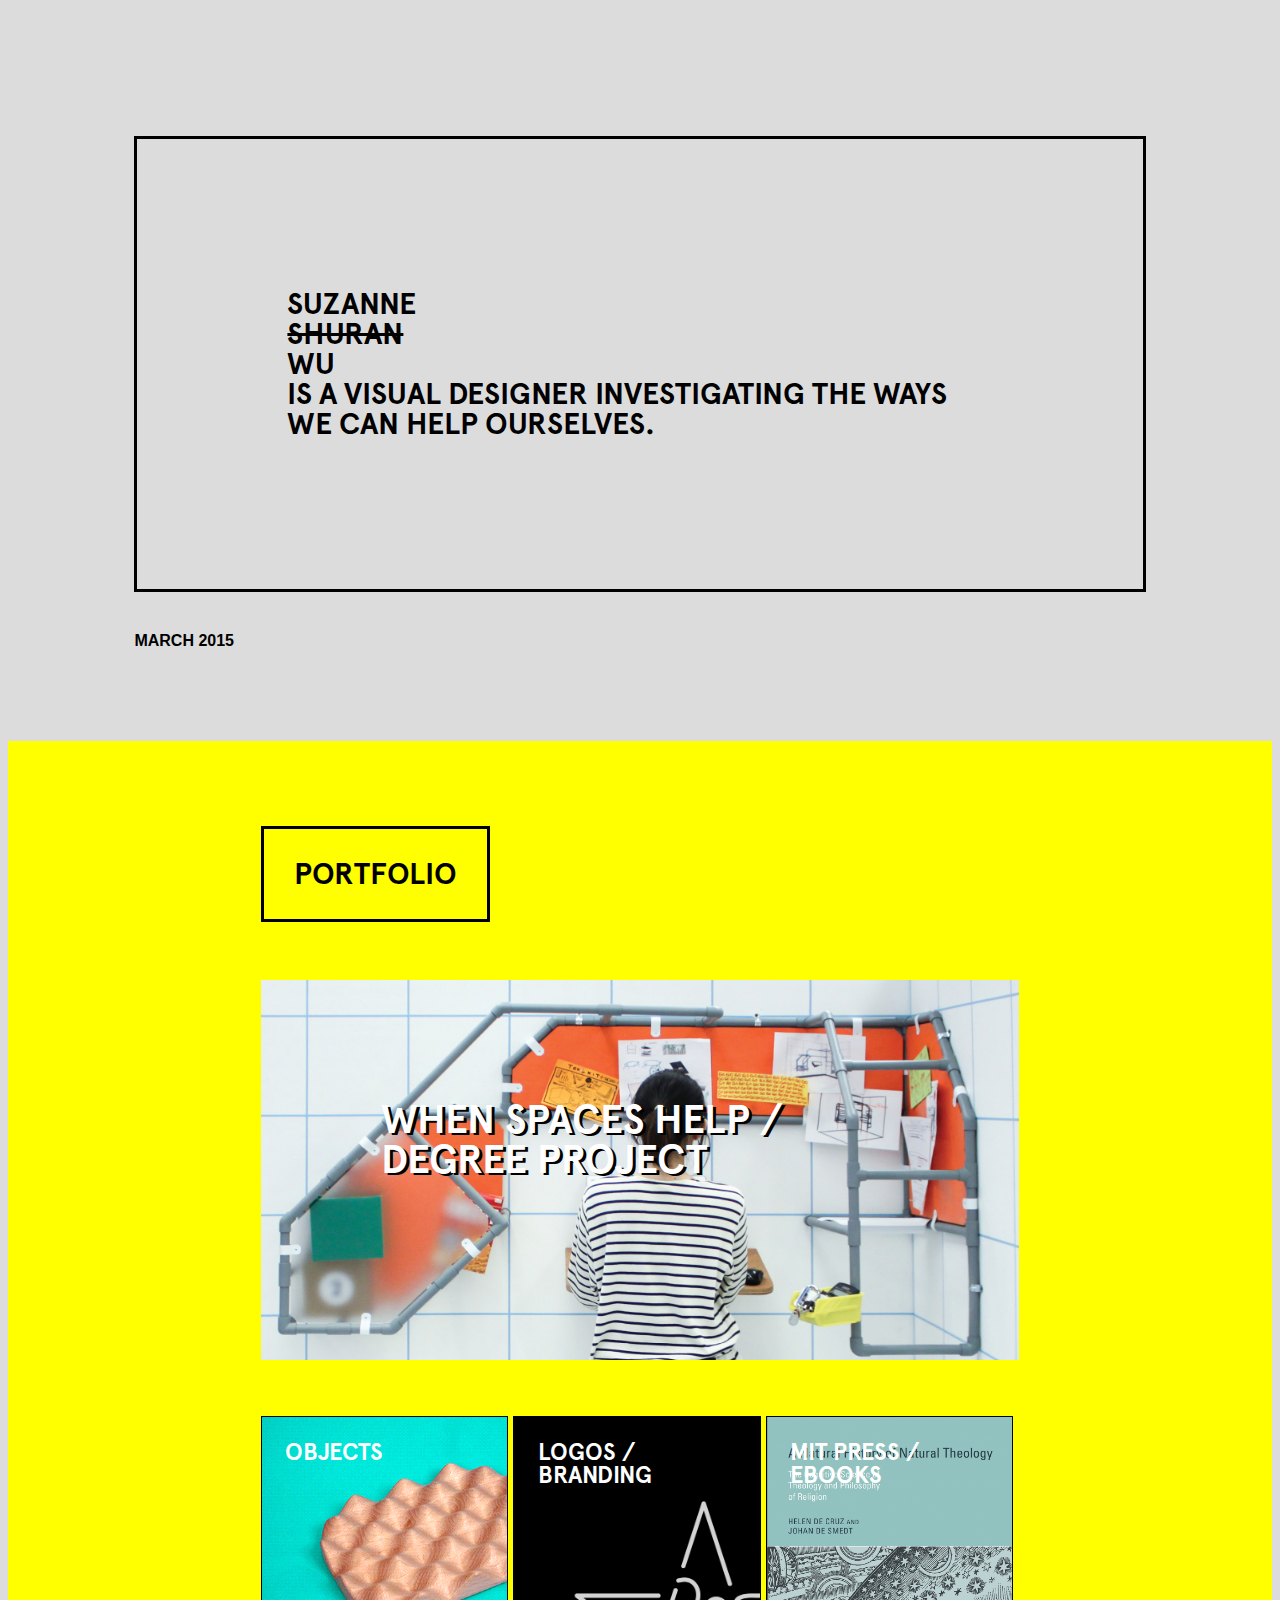
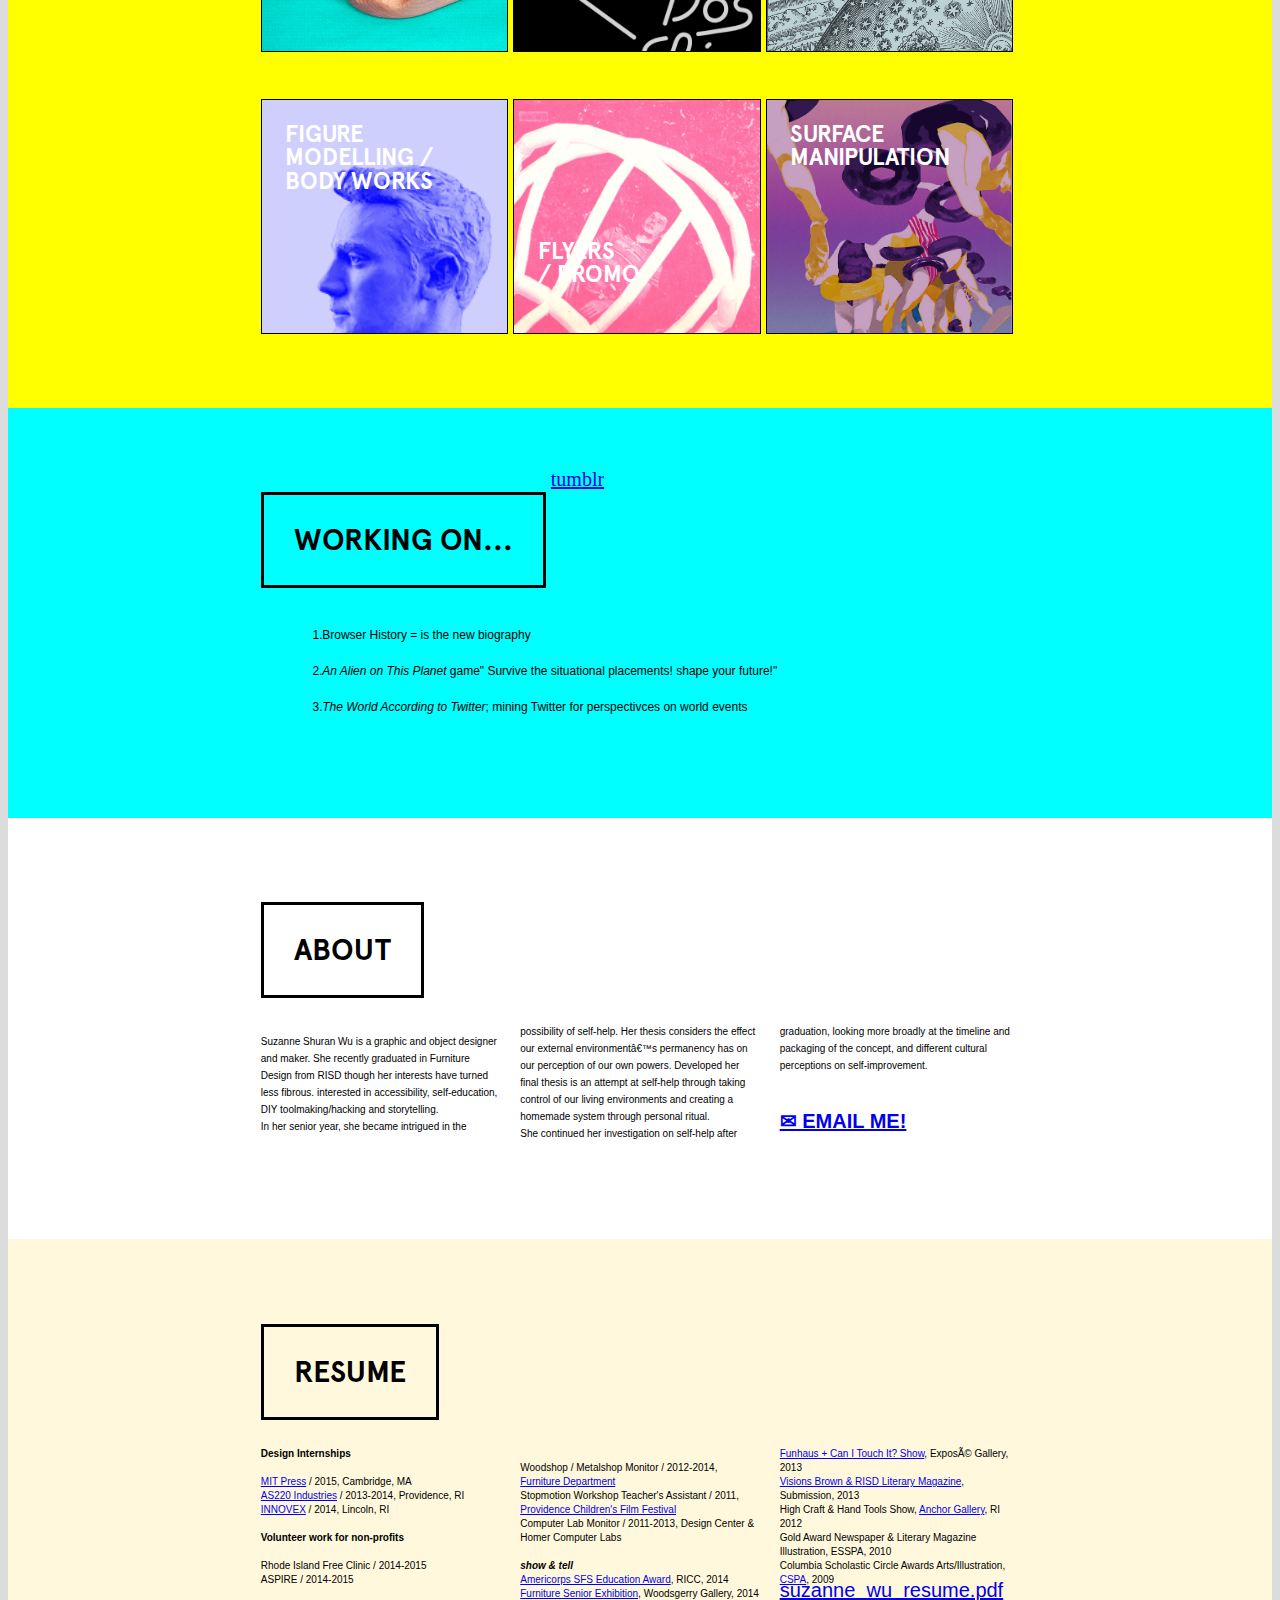
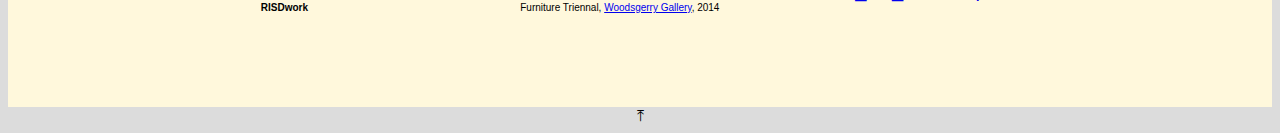
==== index.html @ be76f835 "3-31-2015" ====
<!DOCTYPE html>
<html>
<head>
    <title>wuwuwuwuwu</title>
    <meta name="description" content="website of suzanne shuran old wu">
    <!--link rel='shortcut icon' type='image/xicon' href='favicon2.ic' /-->
    <meta name="keywords" content="graphic design">
    <link rel="stylesheet" href="ssstylize.css" charset="utf-8"/>
    <!--script src="http://code.jquery.com/jquery-latest.js"></script-->
    <!--script>
    INSERT SCRIPT HERE
    </script-->
    <!--script type="text/javascript">  
        if (document.getElementsByClassName) { window.onload = swap };
        function swap() {
            var numimages=2;
            rndimg = new Array("pizza.jpg", "cushion.jpg"); 
            x=(Math.floor(Math.random()*numimages));
            randomimage=(rndimg[x]);
            document.getElementByClassName("h1[style*="url('"]").style.backgroundImage = "url("+ randomimage +")"; 
}
    </script-->
</head>
<body>

<section id="zero">
    <div class="col0">
    <!--div class="col1" id="yo"-->
        <h1>suzanne <strike>shuran</strike> wu</br> is a visual designer investigating the ways we can help ourselves. 
        <h4>March 2015</h4>
        </h1>
    </div>
</section>
    
<section id="four">
    <div class="col1">
        <h2>Portfolio</h2>
            <a href="portfolio/when_spaces_help_dp/index.html"><h2 style="background-image:url('thumb1.jpg');">When Spaces Help / Degree Project</h2>   
            
            <a href="portfolio/index.html"><h3 style="background-image:url('thumb5.gif');">Objects<br></h3></a>
            <a href="portfolio/index.html"><h3 style="background-image:url('thumb4.jpg');">Logos / Branding<br></h3></a> 
            <a href="portfolio/ebook/index.html"><h3 style="background-image:url('thumb3.jpg');">MIT Press / eBooks<br></h3></a>

        <a href="portfolio/index.html"><h3 style="background-image:url('thumb66.gif');">Figure Modelling / Body Works<br></h3></a>
            <a href="portfolio/index.html"><h3 style="background-image:url('thumb7.png');"><br><br><br><br><br>Flyers<br> / Promo<br></h3></a>
        <a href=portfolio/index.html><h3 style="background-image:url('thumb22.jpg');">Surface Manipulation</h3></a>  
    </div>
</section>
    
<section id="two">
    <div class="col1">
        <h2>Working on...</h2>
        <ol>
            <li>Browser History = is the new biography</li>
            <br>
            <li><em>An Alien on This Planet</em> game" Survive the situational placements! shape your future!"</li>
            <br>
            <li><em>The World According to Twitter</em>; mining Twitter for perspectivces on world events</li>
        </ol>
        <a href="http://gratefulgrapefruit.tumblr.com">tumblr</a>
        </article>
    </div>
</section>
    
<!--externalization of SEEeeeeeeeeeeeeEEEEEELF.dmg-->
<section id="three">
    <div class="col3">
        <h2>About</h2>
        <article>
        <p>Suzanne Shuran Wu is a graphic and object designer and maker. She recently graduated in Furniture Design from RISD though her interests have turned less fibrous. interested in accessibility, self-education, DIY toolmaking/hacking and storytelling. 
        <br>
In her senior year, she became intrigued in the possibility of self-help. Her thesis considers the effect our external environment’s permanency has on our perception of our own powers. Developed her final thesis is an attempt at self-help through taking control of our living environments and creating a homemade system through personal ritual.
        <br>
She continued her investigation on self-help after graduation, looking more broadly at the timeline and packaging of the concept, and different cultural perceptions on self-improvement. 
        </p>    
            <h4><a href="mailto:swu02@risd.edu" target="_blank">&#9993; email me!</a></h4>
    </article>
    </div>
</section>

    
<!--life in bullet points-->
<section id="five">
    <div class="col3">
        <h2>Resume</h2>
            <article>
            <resume>
            <strong>Design Internships</strong>
            <br>
            <br>
            <a href="http://mitpress.mit.edu/">MIT Press</a> / 2015, Cambridge, MA
            <br>
            <a href="http://www.as220.org/labs/about/">AS220 Industries</a> / 2013-2014, Providence, RI
            <br>
            <a href="http://www.innovex.co/">INNOVEX</a> / 2014, Lincoln, RI 
            <br>
            <br>
            <strong>Volunteer work for non-profits</strong>
            <br>
            <br>
            Rhode Island Free Clinic / 2014-2015
            <br>
            ASPIRE / 2014-2015
            <br>
            <br>
            <strong>RISDwork</strong>
            <br>
            <br>
            Woodshop / Metalshop Monitor / 2012-2014, <a href="http://www.risd.edu/academics/furniture-design/">Furniture Department</a>
            <br>
            Stopmotion Workshop Teacher's Assistant / 2011, <a href="http://providencechildrensfilmfestival.org/">Providence Children's Film Festival</a>
            <br>
            Computer Lab Monitor / 2011-2013, Design Center & Homer Computer Labs
            <br>
            <!--too old get outta here!   
            Kid's Summer Art Workshop Teacher's Assistant /2009, Rochester, NY, <a href="http://mag.rochester.edu/creativeworkshop/">Memorial Art Gallery</a>-->
            <br>
            <strong><em>show & tell</em></strong>
            <br>
            <a href="http://www.nationalservice.gov/resources/edaward">Americorps SFS Education Award</a>, RICC, 2014
            <br>
            <a href="https://www.flickr.com/photos/risdexhibitions/sets/72157644798730001/">Furniture Senior Exhibition</a>, Woodsgerry Gallery, 2014
            <br>
            Furniture Triennal, <a href="http://www.risd.edu/About/Galleries_Exhibitions/Woods_Gerry/">Woodsgerry Gallery</a>, 2014
            <br>
            <a href="http://www.risdexpose.com/funhaus/">Funhaus + Can I Touch It? Show</a>, Exposé Gallery, 2013
            <br>
            <a href="http://issuu.com/visions.brown/docs/visions_s13">Visions Brown & RISD Literary Magazine</a>, Submission, 2013
            <br>
            High Craft & Hand Tools Show, <a href="http://www.anchorprovidence.com/">Anchor Gallery</a>, RI 2012
            <br>
            Gold Award Newspaper & Literary Magazine Illustration, ESSPA, 2010
            <br>
    Columbia Scholastic Circle Awards Arts/Illustration, <a href="http://cspa.columbia.edu/">CSPA</a>, 2009
            </resume>
<a href="suzanne_wu_resume.pdf">suzanne_wu_resume.pdf</a>
        </article>
        </div>
</section>

    
<footer>
    <div id="top" style="text-align:center">
        &#10514;
    </div>
</footer>
    
</body>
</html>
---- ssstylize.css ----
/*
                     .,,uod8B8bou,,.
              ..,uod8BBBBBBBBBBBBBBBBRPFT?l!i:.
         ,=m8BBBBBBBBBBBBBBBRPFT?!||||||||||||||
         !...:!TVBBBRPFT||||||||||!!^^""'   ||||
         !.......:!?|||||!!^^""'            ||||
         !.........||||                     ||||
         !.........||||  ##                 ||||
         !.........||||                     ||||
         !.........||||                     ||||
         !.........||||                     ||||
         !.........||||                     ||||
         `.........||||                    ,||||
          .;.......||||               _.-!!|||||
   .,uodWBBBBb.....||||       _.-!!|||||||||!:'
!YBBBBBBBBBBBBBBb..!|||:..-!!|||||||!iof68BBBBBb.... 
!..YBBBBBBBBBBBBBBb!!||||||||!iof68BBBBBBRPFT?!::   `.
!....YBBBBBBBBBBBBBBbaaitf68BBBBBBRPFT?!:::::::::     `.
!......YBBBBBBBBBBBBBBBBBBBRPFT?!::::::;:!^"`;:::       `.  
!........YBBBBBBBBBBRPFT?!::::::::::^''...::::::;         iBBbo.
`..........YBRPFT?!::::::::::::::::::::::::;iof68bo.      WBBBBbo.
  `..........:::::::::::::::::::::::;iof688888888888b.     `YBBBP^'
    `........::::::::::::::::;iof688888888888888888888b.     `
      `......:::::::::;iof688888888888888888888888888888b.
        `....:::;iof688888888888888888888888888888888899fT!  
          `..::!8888888888888888888888888888888899fT|!^"'   
            `' !!988888888888888888888888899fT|!^"' 
                `!!8888888888888888899fT|!^"'
                  `!988888888899fT|!^"'
                    `!9899fT|!^"'
                      `!^"'
 */
<!--fontshit-->

@font-face {
	font-family: 'InputMono-ExtraLight';
	src: url('fonts/InputMono-ExtraLight.eot');
	src: local('☺'), url('fonts/InputMono-ExtraLight.woff') format('woff'), url('fonts/InputMono-ExtraLight.ttf') format('truetype'), url('fonts/InputMono-ExtraLight.svg') format('svg');
	font-weight: normal;
	font-style: normal;
}

@font-face {
	font-family: 'InputMono-Black';
	src: url('fonts/InputMono-Black.eot');
	src: local('☺'), url('fonts/InputMono-Black.woff') format('woff'), url('fonts/InputMono-Black.ttf') format('truetype'), url('fonts/InputMono-Black.svg') format('svg');
	font-weight: normal;
	font-style: normal;
}


@font-face {
	font-family: 'Apercu-Bold';
	src: url('fonts/Apercu Bold.eot');
	src: local('☺'), url('fonts/Apercu Bold.woff') format('woff'), url('fonts/Apercu Bold.ttf') format('truetype'), url('fonts/Apercu Bold.svg') format('svg');
}

<!--everything.............else-->

html, body {
    height: 100%;
    max-height: 100%;
    font-family: 'InputMono-ExtraLight', sans-serif;
}

body {
    background-color: gainsboro;
    color:black;
}

/*type-------------------*/

<!-- tags -->

a {
    cursor:pointer;
    text-decoration: none;
}
a:hover {
    border-bottom: 10px solid aqua;
}
a.img {
    border-bottom: 0px !important;
    padding-bottom: 0px !important;
}

p {
    font-family: 'InputMono-ExtraLight', sans-serif;
    font-size: 10px;
    line-height:1.7em;
    padding-bottom: 10px;
}

resume {
    font-size: 10px;
}
article {
  -webkit-column-width: 220px;
  -moz-column-width: 220px;
  column-width: 220px;
    line-height: .5em;
    margin-bottom: 1.2em;
}

h1 {
    background-size:cover;
    padding:5em;
    line-height:1;
    display: inline-grid;
    vertical-align:middle;
    font-family: 'Apercu-Bold', sans-serif; 
    font-size: 30px;
    text-transform: uppercase;
    border:.1em solid #000;
}
    
h1[style*="url('"]{
    padding: 190px 25px 20px;
    max-height:200px;
    color:black;
    border: 1px solid black;
}

h2 {
    background-size:cover;
    padding:1em;
    line-height:1;
    display:inline-block;
    vertical-align:top;
    font-family: 'Apercu-Bold', sans-serif; 
    text-transform: uppercase;
    border:.1em solid #000;
}
    
h2[style*="url('"]{
  /*  padding:6em 1em .75em;*/
    /*padding: 100px 25px 20px;*/
    padding: 3em 3em 3em;
    height:140px;
    font-size: 40px;
    color: white;
    text-shadow: 3px 2px 0px #000;
    border: none;
}

h3 {
    background-size:cover;
    padding:1em;
    line-height:1;
    display:inline-block;
    vertical-align:top;
    font-family: 'Apercu-Bold', sans-serif; 
    text-transform: uppercase;
    border:.1em solid black;
}
    
h3[style*="url('"]{
  /*  padding:6em 1em .75em;*/
    /*padding: 100px 25px 20px;*/
    padding: 1em 1em 3em;
    height:140px;
    width: 26.2%;
    color:#fff;
    border: 1px solid black;
}

h4 {
    background-size:contain;
    line-height:1;
    vertical-align:top;
    font-family: 'InputMono-ExtraLight', sans-serif; 
    text-transform: uppercase;
}
    
h4[style*="url('"]{
  /*  padding:6em 1em .75em;*/
    /*padding: 100px 25px 20px;*/
    padding: 2em 1em 3em;
    height:140px;
    width: 25%;
    color:#fff;
    border: 1px solid black;
}


inner {
    font-size: 16px;
    width: 60%;
    font-family: 'InputMono-ExtraLight', sans-serif;
    line-height: 1.8em;
    text-transform: none;
}

ul {
    list-style-type: none;
    margin-left: 0;
    text-indent: -.1em;
    font-size: 12px;
    margin-top: 3px;
    padding-top: 10px;
    padding-right:15px;
    padding-bottom:15px;
    min-width:20px;
    line-height:1.8em;
    float:none
    display:inline-block;
    font-family: 'InputMono-Bold', sans-serif;
}

ul.big{
    font-size:30px;
    font-family: 'Apercu-Bold', sans-serif;
}

ol{
    list-style-type: decimal;
    margin-left: 25px;
    text-indent: -.3em;
    font-size: 12px;
    margin-top: 3px;
    padding-top: 10px;
    padding-right:15px;
    padding-bottom:15px;
    min-width:0px;
    line-height:1.5em;
    float:left;
    display:inline-block;
    font-family: 'InputMono-Bold', sans-serif;
}

em {
    font-style: italic;
}

strong {
    font-weight:bold;
}

img {
    border-radius:2px;
}

/* --------------layout -----------------------------*/

.anythingbutfooter {
    min-height: 100%;
    height: auto !important;
    height: 100%;
    margin: 0 auto 25%;
}

.push {
    height:25%; /* .push mustbe the same height as footer*/
}

.slowdownquote {
    font-family:'InputMono-ExtraLight',sans-serif;
    font-size: 3em;
}

/*span {
	display:block;
	font-size: 16px;
	padding-top: 30px;
	padding-bottom: 30px;
} span a {
	border-bottom:0;
} span a:hover {
	padding-bottom: 2px;
	border-bottom: 1px solid #333332;
}*/


.col0 {
	width: 80%;
    min-height: 100px;
	margin-left: auto;
	margin-right:auto;
	padding-bottom: 20px;
    padding-top: 60px;
    -webkit-transition: all .5s;
	-moz-transition: all .5s;
}

.col1 {
	max-width: 90%;
    width: 60%;
	margin-left:auto;
	margin-right:auto;
}

.col2 {
	max-width: 90%;
    width: 50%;
	margin-left:auto;
	margin-right:auto;
} .col2 img {
	width: 100%;
	height:auto;
}

.col3 {
	width: 60%;
	margin-left:auto;
	margin-right:auto;
	padding-bottom: 20px;
    font-family: 'InputMono-ExtraLight', sans-serif;
} .col3 img {
	height:auto;
}

.col4 {
	width: 100%;
	margin-left:auto;
	margin-right:auto;
	padding-bottom: 20px;
}

section {
    width:100%;
    min-height: 300px;
    padding-top: 3em;
    padding-bottom: 50px;
}

section#project img {
	display: inline;
	margin:10px;
	max-width: 100%;
	height:auto;
	clear:both;
	transition: opacity .5s, box-shadow .5s;
	-moz-transition: opacity .5s, box-shadow .5s;
	-webkit-transition: opacity .5s, box-shadow .5s;
} section#portfolio img:hover {
	opacity:.5;
	box-shadow: 0px 0px 3px #333;
}
    
div.page-title {
	padding-top: 30px;
	text-align: center;
	width: 100%;
	margin-right: auto;
	margin-left: auto;
} div.page-title figcaption {
	padding-top: 50px;
	width: 50%;
	margin-left: auto;
	margin-right: auto;
}

figcaption {
	font-size: 12px;
	line-height: 24px;
	clear:both;
	text-align: center;
	padding: 5px;
}

<!--section colorzzzz-->
    
#zero {
	background-color:darkkhaki;
    font-size:20px;
}

#one {
	background-color: greenyellow;
    font-size:20px;
}

#two {
	background-color: cyan;
    font-size:20px;
}

#three {
	background-color: white;
    font-size:20px;
}

#four {
	background-color: yellow;
    font-size:20px;
}

#five {
    background-color: cornsilk;
    font-size:20px;
}

<!--id id id id id id idid id di di di dd-->

    
<!-- got classssss -->
/*                      .   *        .       .
       *      -0-
          .                .  *       - )-
       .      *       o       .       *
 o                |
           .     -O-
.                 |        *      .     -0-
       *  o     .    '       *      .        o
              .         .        |      *
   *             *              -O-          .
         .             *         |     ,
                .           o
        .---.
  =   _/__~0_\_     .  *            o       '
 = = (_________)             .
                 .                        *
       *               - ) -       *

*/
    
/*
    jro   ~~~     ~~~  ~~~~~ ~~~      ~~~~  ~~
~~~~           ~~~~     ~~    ~    ~~~~~
     /\/\__   ~~~_~     _  ~~~~_~      ~~~
 ~~ ()()_  \~~~ / \  ~~/ \~   / \~~~ /\~
    /oo/ \  \__/ _ \__/ _ \__/ _ \__/ /
~~  \_/~~ \_____/ \____/ \____/ \____/  ~~
              _~~~~       ~~~  ~~
   ~~~   ____| |______/>~~   ~~     ~~  ~~~
        (_____________}X    ~~~~   ~
  ~~~          ~~     \> ~      ~~    ~~~~ ~
~~~~   ~~~~~        ~~~      ~~~~      ~~~~~
~  ~~~        ~~~~~       ~~~~ ~     ~   ~~*/
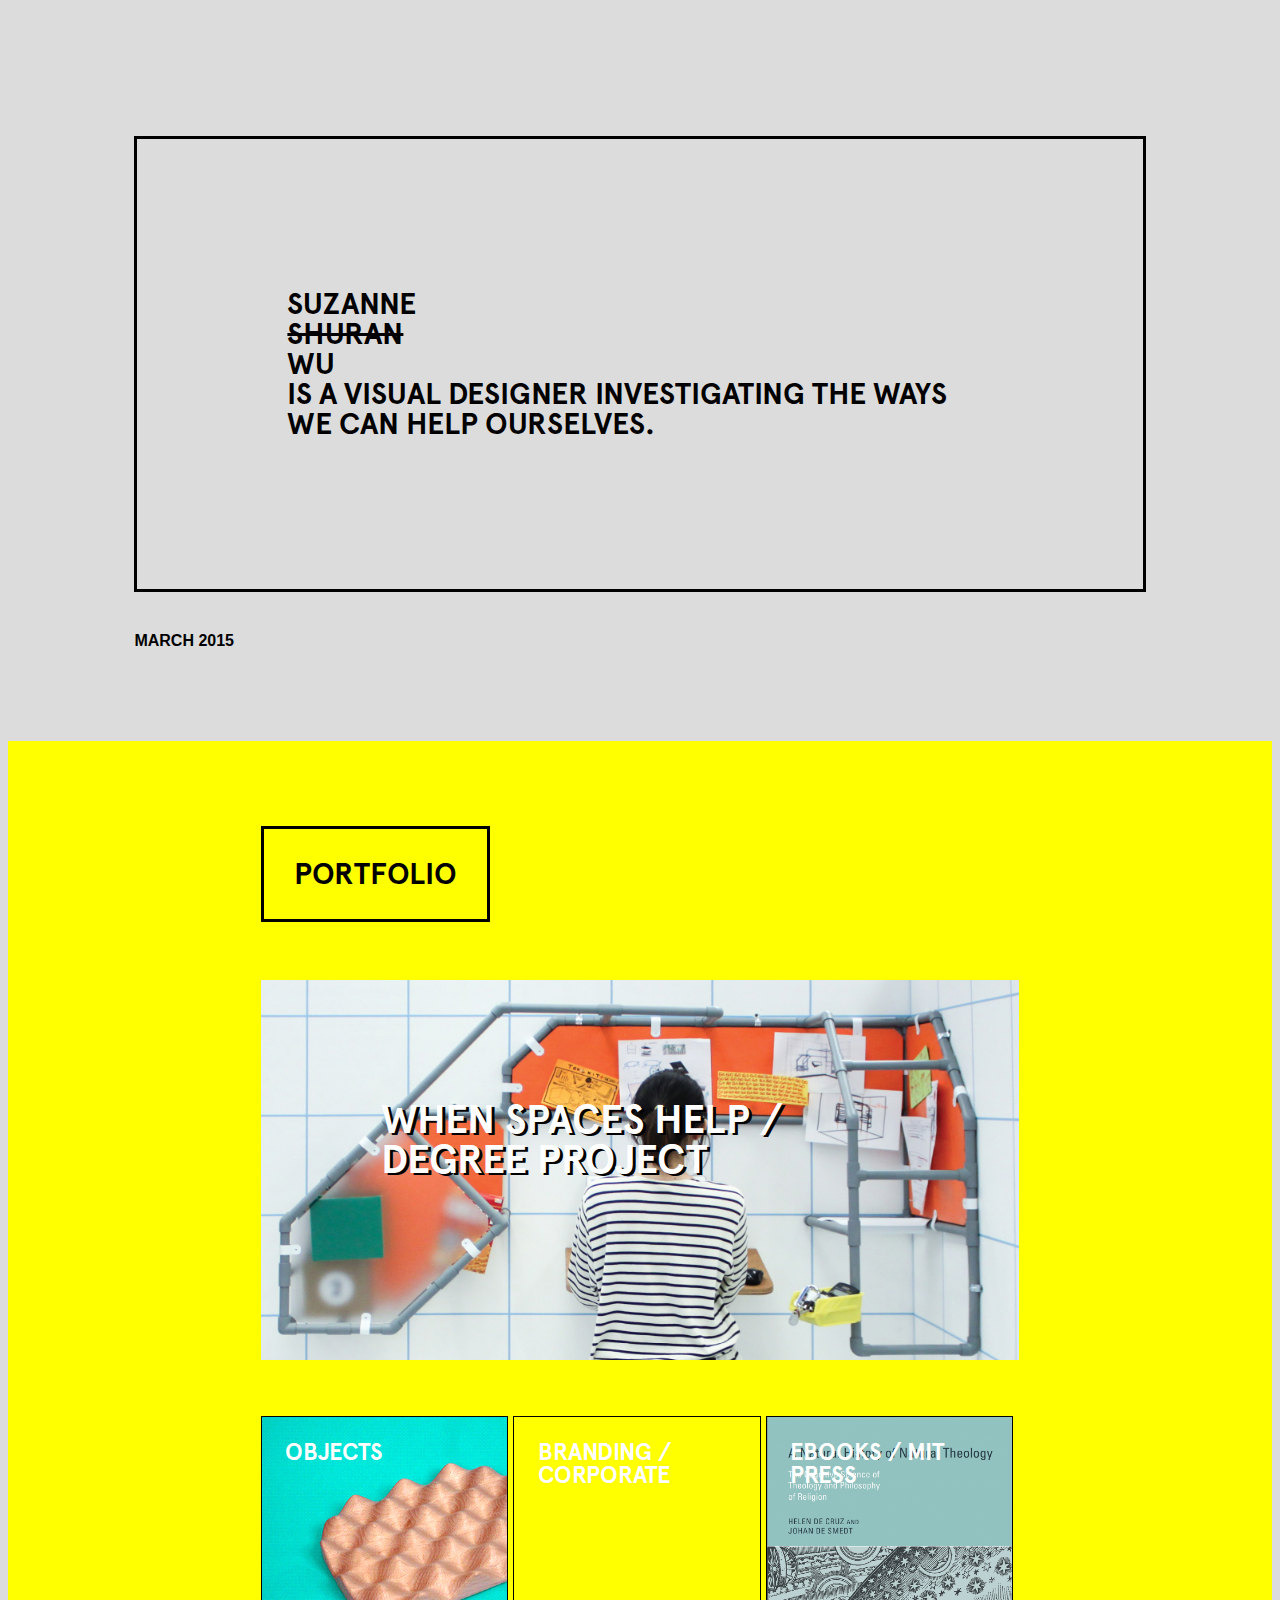
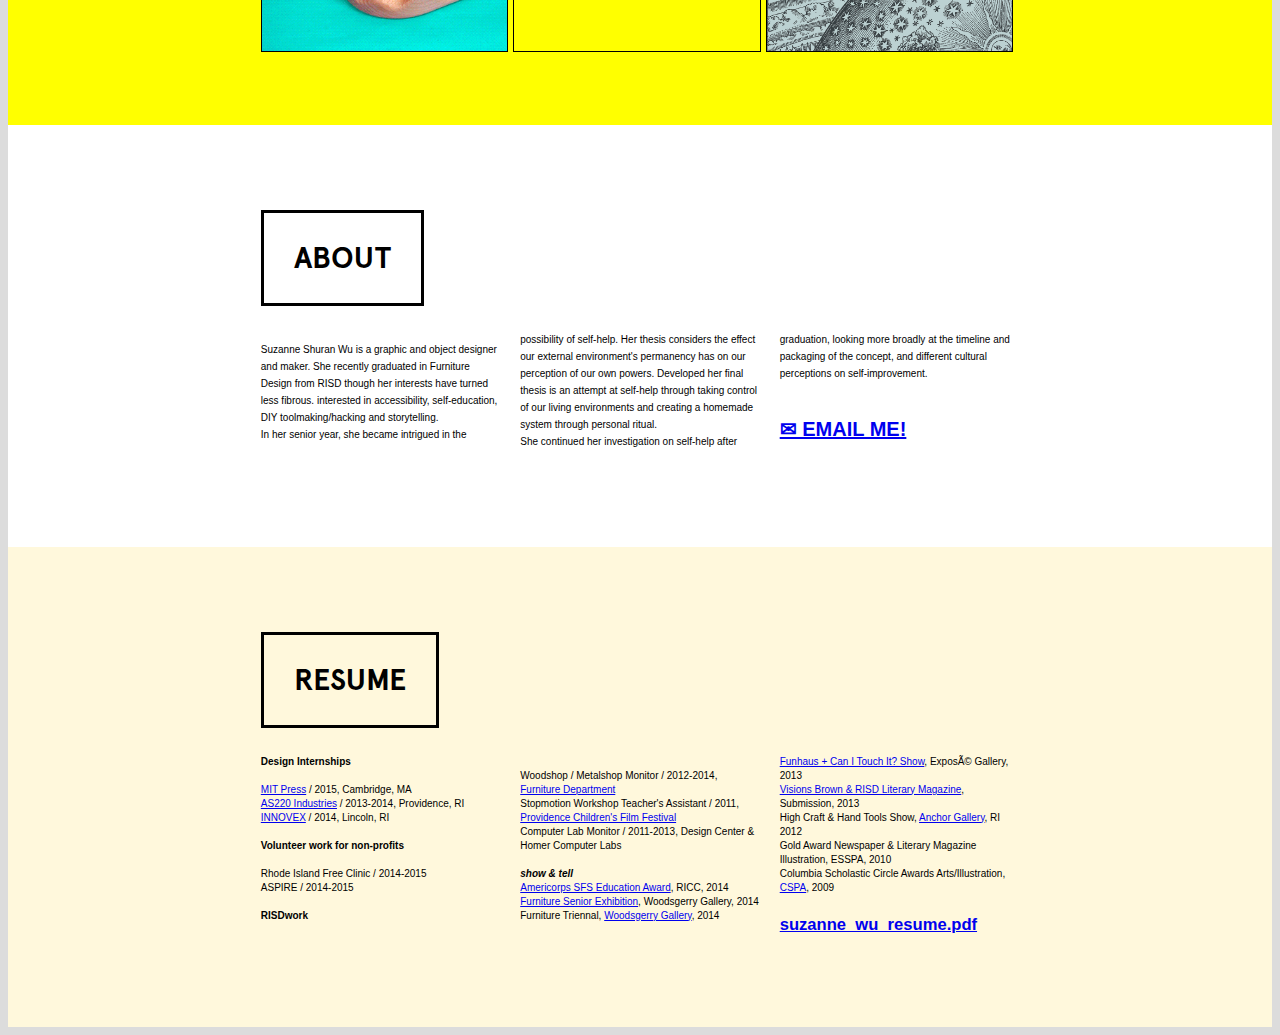
==== commit 08d24f3d: "Update 4-23-15" ====
--- a/index.html
+++ b/index.html
@@ -37,28 +37,10 @@
         <h2>Portfolio</h2>
             <a href="portfolio/when_spaces_help_dp/index.html"><h2 style="background-image:url('thumb1.jpg');">When Spaces Help / Degree Project</h2>   
             
-            <a href="portfolio/index.html"><h3 style="background-image:url('thumb5.gif');">Objects<br></h3></a>
-            <a href="portfolio/index.html"><h3 style="background-image:url('thumb4.jpg');">Logos / Branding<br></h3></a> 
-            <a href="portfolio/ebook/index.html"><h3 style="background-image:url('thumb3.jpg');">MIT Press / eBooks<br></h3></a>
-
-        <a href="portfolio/index.html"><h3 style="background-image:url('thumb66.gif');">Figure Modelling / Body Works<br></h3></a>
-            <a href="portfolio/index.html"><h3 style="background-image:url('thumb7.png');"><br><br><br><br><br>Flyers<br> / Promo<br></h3></a>
-        <a href=portfolio/index.html><h3 style="background-image:url('thumb22.jpg');">Surface Manipulation</h3></a>  
-    </div>
-</section>
-    
-<section id="two">
-    <div class="col1">
-        <h2>Working on...</h2>
-        <ol>
-            <li>Browser History = is the new biography</li>
-            <br>
-            <li><em>An Alien on This Planet</em> game" Survive the situational placements! shape your future!"</li>
-            <br>
-            <li><em>The World According to Twitter</em>; mining Twitter for perspectivces on world events</li>
-        </ol>
-        <a href="http://gratefulgrapefruit.tumblr.com">tumblr</a>
-        </article>
+            <a href="portfolio/objects/index.html"><h3 style="background-image:url('thumb5.gif');">Objects<br></h3></a>
+            <a href="portfolio/branding/index.html"><h3 style="background-image:url('thumb9.jpg');">Branding / Corporate<br></h3></a> 
+            <a href="portfolio/ebook/index.html"><h3 style="background-image:url('thumb3.jpg');">eBooks / MIT Press<br></h3></a>
+</h4>
     </div>
 </section>
     
@@ -69,7 +51,7 @@
         <article>
         <p>Suzanne Shuran Wu is a graphic and object designer and maker. She recently graduated in Furniture Design from RISD though her interests have turned less fibrous. interested in accessibility, self-education, DIY toolmaking/hacking and storytelling. 
         <br>
-In her senior year, she became intrigued in the possibility of self-help. Her thesis considers the effect our external environment’s permanency has on our perception of our own powers. Developed her final thesis is an attempt at self-help through taking control of our living environments and creating a homemade system through personal ritual.
+In her senior year, she became intrigued in the possibility of self-help. Her thesis considers the effect our external environment's permanency has on our perception of our own powers. Developed her final thesis is an attempt at self-help through taking control of our living environments and creating a homemade system through personal ritual.
         <br>
 She continued her investigation on self-help after graduation, looking more broadly at the timeline and packaging of the concept, and different cultural perceptions on self-improvement. 
         </p>    
@@ -132,18 +114,12 @@
             Gold Award Newspaper & Literary Magazine Illustration, ESSPA, 2010
             <br>
     Columbia Scholastic Circle Awards Arts/Illustration, <a href="http://cspa.columbia.edu/">CSPA</a>, 2009
-            </resume>
-<a href="suzanne_wu_resume.pdf">suzanne_wu_resume.pdf</a>
+                </resume><h5><a href="portfolio/suzanne-wu-resume-4-20-15.pdf">suzanne_wu_resume.pdf</a></h5>
+        </resume>
         </article>
         </div>
 </section>
 
     
-<footer>
-    <div id="top" style="text-align:center">
-        &#10514;
-    </div>
-</footer>
-    
 </body>
 </html>
